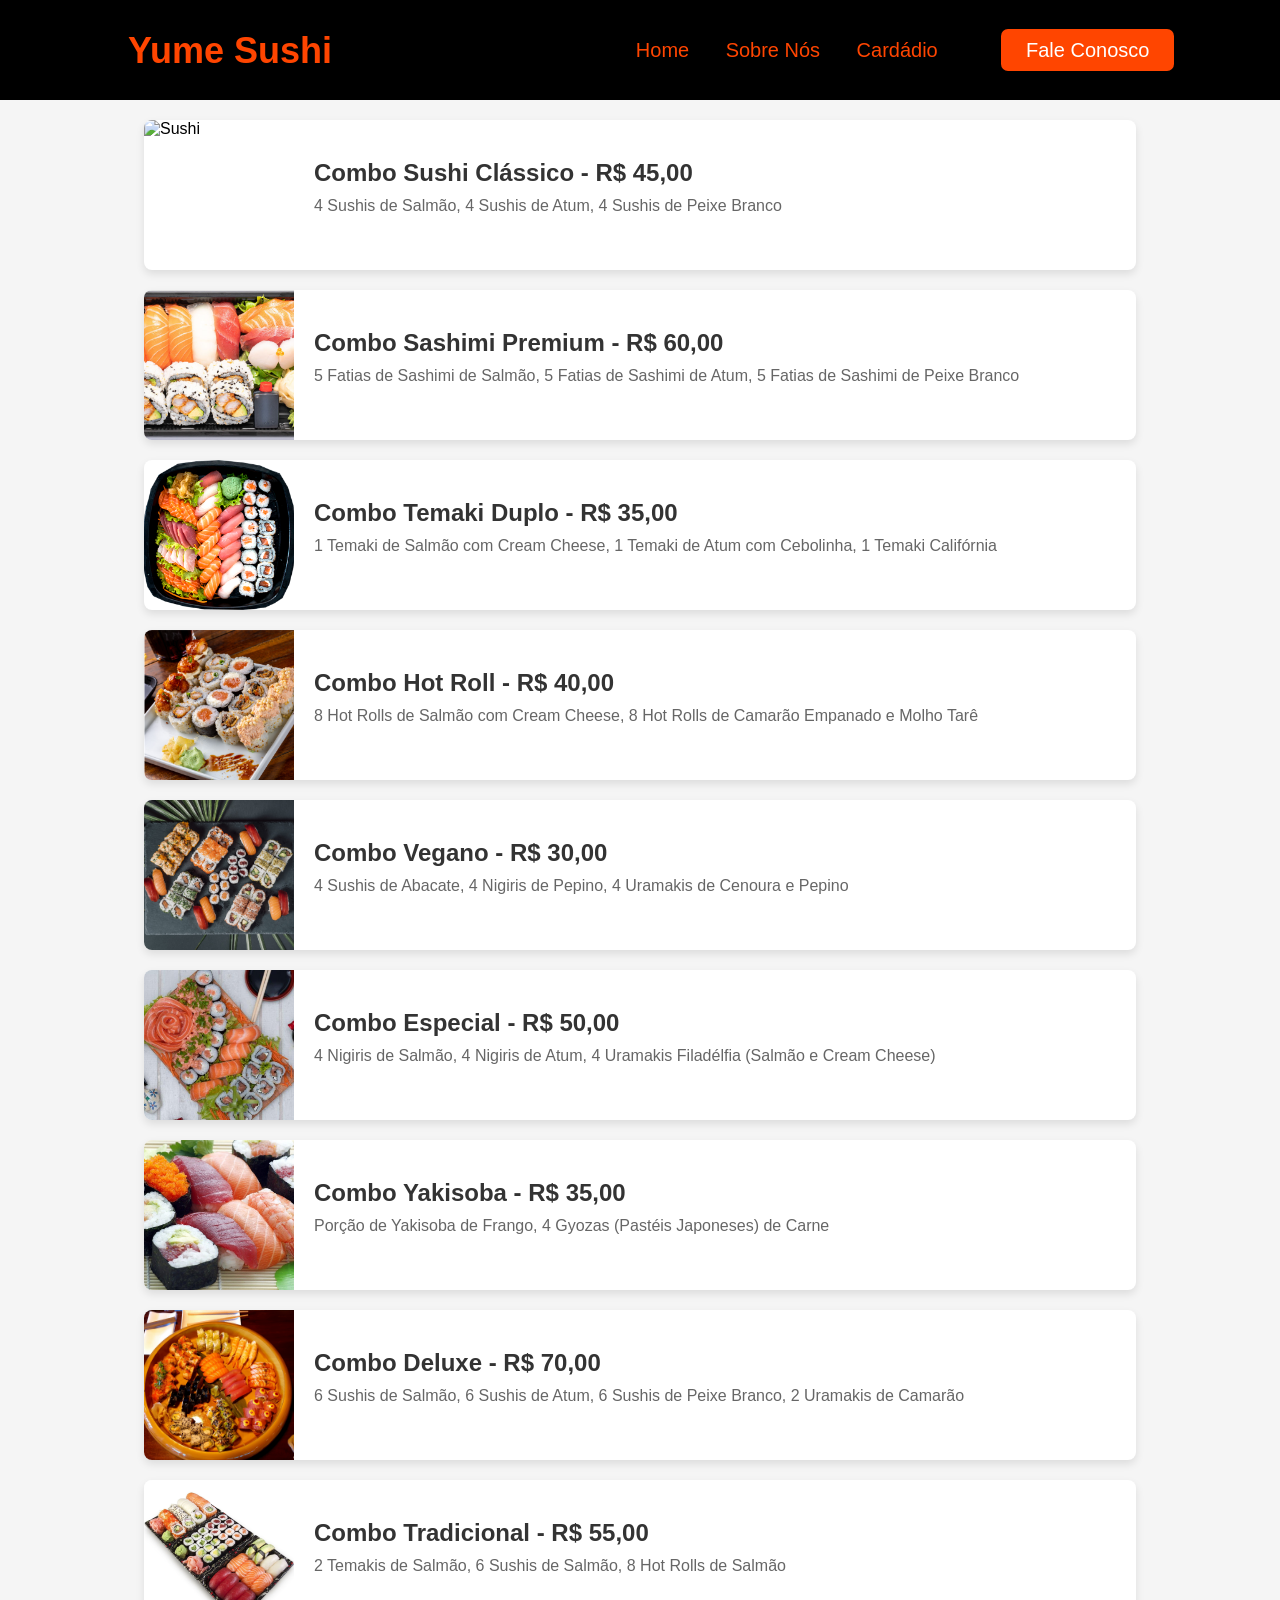
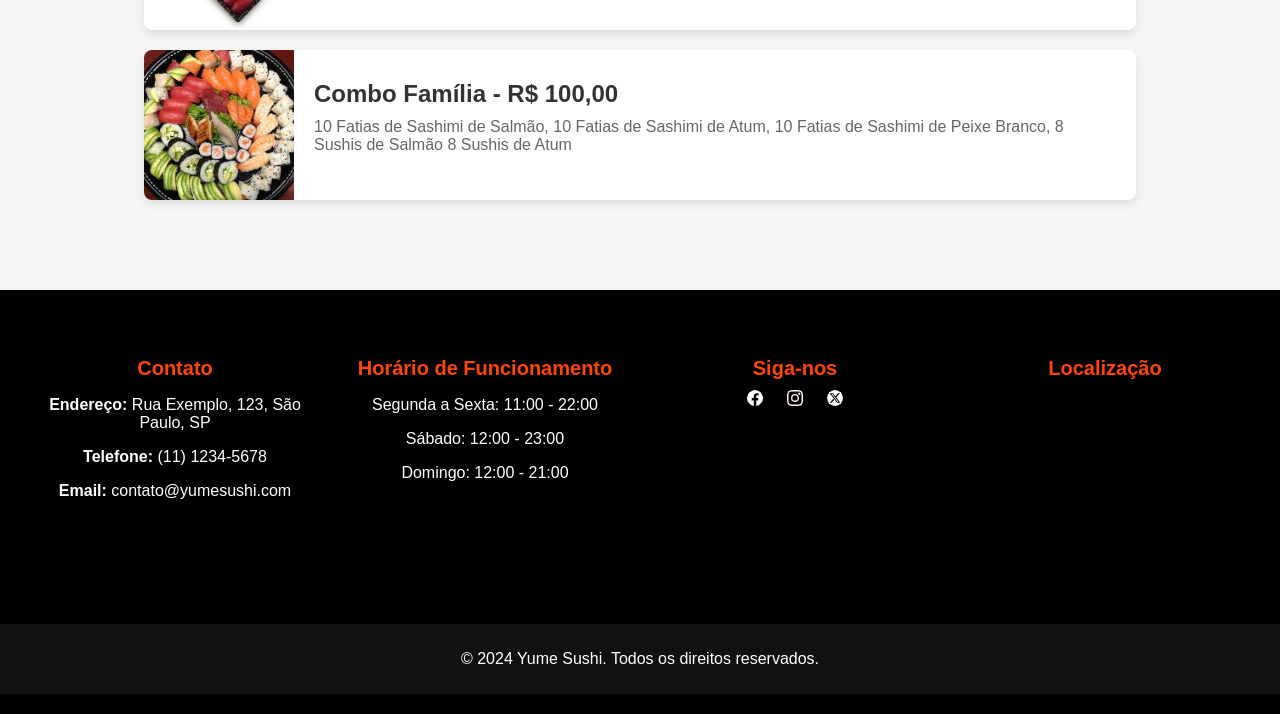
==== cardapio.html @ a81bedb5 "Move o site para a raiz e adiciona README Tira os arquivos da pasta yumi-main para a raiz (permite u" ====
<!DOCTYPE html>
<html lang="pt-br">
<head>
    <meta charset="UTF-8">
    <meta name="viewport" content="width=device-width, initial-scale=1.0">    
    <title>Yume Sushi</title>
    <link rel="stylesheet" href="cardapio.css">
</head>
<body>
    <nav class="navbar">
        <div class="logo">
            <h1>Yume Sushi</h1>
        </div>
        <div class="menu">
            <a href="index.html">Home</a>
            <a href="sobre-nos.html">Sobre Nós</a>
            <a href="cardapio.html">Cardádio</a>
            <a id="botao" href="fale-conosco.html">Fale Conosco</a>
        </div>
    </nav>    
    <div class="primeira-div">
        <div class="menu-item">
            <img src="" alt="Sushi" class="food-image">
            <div class="description">
                <h2>Combo Sushi Clássico - R$ 45,00</h2>
                <p>4 Sushis de Salmão, 4 Sushis de Atum, 4 Sushis de Peixe Branco</p>
            </div>
        </div>
        <div class="menu-item">
            <img src="img/img-cardapio/img-2.jpeg" alt="Tempura" class="food-image">
            <div class="description">
                <h2>Combo Sashimi Premium - R$ 60,00</h2>
                <p>5 Fatias de Sashimi de Salmão, 5 Fatias de Sashimi de Atum, 5 Fatias de Sashimi de Peixe Branco</p>
            </div>
        </div>
        <div class="menu-item">
            <img src="img/img-cardapio/img-3.png" alt="Ramen" class="food-image">
            <div class="description">
                <h2>Combo Temaki Duplo - R$ 35,00</h2>
                <p>1 Temaki de Salmão com Cream Cheese, 1 Temaki de Atum com Cebolinha, 1 Temaki Califórnia</p>
            </div>
        </div>
        <div class="menu-item">
            <img src="img/img-cardapio/img-4.png" alt="Ramen" class="food-image">
            <div class="description">
                <h2>Combo Hot Roll - R$ 40,00</h2>
                <p>8 Hot Rolls de Salmão com Cream Cheese, 8 Hot Rolls de Camarão Empanado e Molho Tarê</p>
            </div>
        </div>
        <div class="menu-item">
            <img src="img/img-cardapio/iimg-5.jpg" alt="Ramen" class="food-image">
            <div class="description">
                <h2>Combo Vegano - R$ 30,00</h2>
                <p>4 Sushis de Abacate, 4 Nigiris de Pepino, 4 Uramakis de Cenoura e Pepino</p>
            </div>
        </div>
        <div class="menu-item">
            <img src="img/img-cardapio/img-6.jpeg" alt="Ramen" class="food-image">
            <div class="description">
                <h2>Combo Especial - R$ 50,00</h2>
                <p>4 Nigiris de Salmão, 4 Nigiris de Atum, 4 Uramakis Filadélfia (Salmão e Cream Cheese)</p>
            </div>
        </div>
        <div class="menu-item">
            <img src="img/img-cardapio/img-7.jpg" alt="Ramen" class="food-image">
            <div class="description">
                <h2>Combo Yakisoba - R$ 35,00</h2>
                <p>Porção de Yakisoba de Frango, 4 Gyozas (Pastéis Japoneses) de Carne</p>
            </div>
        </div>
        <div class="menu-item">
            <img src="img/img-cardapio/img-8.jpg" alt="Ramen" class="food-image">
            <div class="description">
                <h2>Combo Deluxe - R$ 70,00</h2>
                <p>6 Sushis de Salmão, 6 Sushis de Atum, 6 Sushis de Peixe Branco, 2 Uramakis de Camarão</p>
            </div>
        </div>
        <div class="menu-item">
            <img src="img/img-cardapio/img-9.jpg" alt="Ramen" class="food-image">
            <div class="description">
                <h2>Combo Tradicional - R$ 55,00</h2>
                <p>2 Temakis de Salmão, 6 Sushis de Salmão, 8 Hot Rolls de Salmão</p>
            </div>
        </div>
        <div class="menu-item">
            <img src="img/img-cardapio/img-10.jpg" alt="Ramen" class="food-image">
            <div class="description">
                <h2>Combo Família - R$ 100,00</h2>
                <p>10 Fatias de Sashimi de Salmão, 10 Fatias de Sashimi de Atum, 10 Fatias de Sashimi de Peixe Branco, 8 Sushis de Salmão
                    8 Sushis de Atum</p>
            </div>
        </div>
    </div>
     <footer>
        <div class="footer-content">            
            <div class="footer-section contact">
                <h2>Contato</h2>
                <p><strong>Endereço:</strong> Rua Exemplo, 123, São Paulo, SP</p>
                <p><strong>Telefone:</strong> (11) 1234-5678</p>
                <p><strong>Email:</strong> contato@yumesushi.com</p>
            </div>
            <div class="footer-section hours">
                <h2>Horário de Funcionamento</h2>
                <p>Segunda a Sexta: 11:00 - 22:00</p>
                <p>Sábado: 12:00 - 23:00</p>
                <p>Domingo: 12:00 - 21:00</p>
            </div>
            <div class="footer-section social">
                <h2>Siga-nos</h2>
                <a href="#"><img src="img/footer/facebook.png" alt="Facebook"></a>
                <a href="#"><img src="img/footer/instagram.png" alt="Instagram"></a>
                <a href="#"><img src="img/footer/twitter.png" alt="Twitter"></a>
            </div>
            <div class="footer-section map">
                <h2>Localização</h2>
                <iframe src="https://www.google.com/maps/embed?pb=!1m18!1m12!1m3!1d111483.90318853714!2d-51.34359598159793!3d-29.168444713106197!2m3!1f0!2f0!3f0!3m2!1i1024!2i768!4f13.1!3m3!1m2!1s0x951ea3200efac6ed%3A0x7cd369232232c419!2sSenac%20Caxias%20do%20Sul!5e0!3m2!1spt-BR!2sbr!4v1722380910315!5m2!1spt-BR!2sbr" width="300" height="200" style="border:0;" allowfullscreen="" loading="lazy" referrerpolicy="no-referrer-when-downgrade"></iframe>
            </div>
        </div>
        <div class="footer-bottom">
            <p>&copy; 2024 Yume Sushi. Todos os direitos reservados.</p>
        </div>
    </footer>  
</body>
</html>
---- cardapio.css ----
*{
    box-sizing: border-box;
}

body{
    margin: 0;
    font-family: "Roboto", sans-serif;
    margin: 0;
    padding: 0;
    background-color: #f5f5f5;  
}
.navbar{
    display: flex;
    flex-flow: row wrap;
    height: 100px;
    justify-content: center;
    align-items: center;
    background:black;
    position: fixed;
    width: 100%

}
.logo{
    flex: 20%;    
    text-align: left;
    font-family: "Lobster", sans-serif;
    color: 	#FF4500;
    font-size: 24px;
    margin-left:10%;
}
.menu{
    flex:70%;
    text-align: right;
    padding: 20px;
}
.menu a{
    color: 	#FF4500;
    text-decoration: none;
    font-size: 20px;
    padding: 20px 16px;
}
.menu a:hover{
    color: white;
    border-top: 4px solid white;
}
#botao{
    background: #FF4500;
    padding: 10px 25px;
    color: white;
    border-radius: 7px;
    margin-right: 10%;
    margin-left: 5%;
}
#botao:hover{
    border: none;
    background-color: white;
    color: #FF4500;
} 


.primeira-div {
    padding: 120px 20px 20px 20px;
}

.menu-item {
    display: flex;
    align-items: center;
    background-color: white;
    margin-bottom: 20px;
    box-shadow: 0 4px 8px rgba(0, 0, 0, 0.1);
    border-radius: 8px;
    overflow: hidden;
    margin-left: 10%;
    margin-right: 10%;
}

.food-image {
    width: 150px;
    height: 150px;
    object-fit: cover;
}

.description {
    padding: 20px;
    flex-grow: 1;
}

.description h2 {
    margin: 0;
    font-size: 1.5em;
    color: #333;
}

.description p {
    margin-top: 10px;
    font-size: 1em;
    color: #666;
}
footer {
    background-color: #000000;
    color: #ffffff;
    text-align: center;
    padding: 20px 0;
    margin-top: 50px;
}

.footer-content {
    display: flex;
    flex-wrap: wrap;
    justify-content: space-around;
    padding: 20px;
}

.footer-section {
    flex: 1;
    margin: 10px;
    min-width: 200px;
}

.footer-section h2 {
    font-size: 20px;
    color: #FF4500;
    margin-bottom: 10px;
}

.footer-section p, .footer-section a {
    color: #ffffff;
    text-decoration: none;
    font-size: 16px;
}

.footer-section a img {
    /* width: 30px;
    height: 30px; */
    margin: 0 10px;
}

.footer-bottom {
    background-color: #111;
    color: #ffffff;
    padding: 10px 0;
    text-align: center;
}

@media (max-width: 600px) {
    h1 {
        font-size: 2em;
    }

    h2 {
        font-size: 2em;
    }

    p {
        font-size: 1em;
    }

    img {
        width: 100%;
        height: auto;
    }

    .footer-section {
        flex: 100%;
        margin-bottom: 20px;
    }

    .footer-content {
        flex-direction: column;
        align-items: center;
    }
}
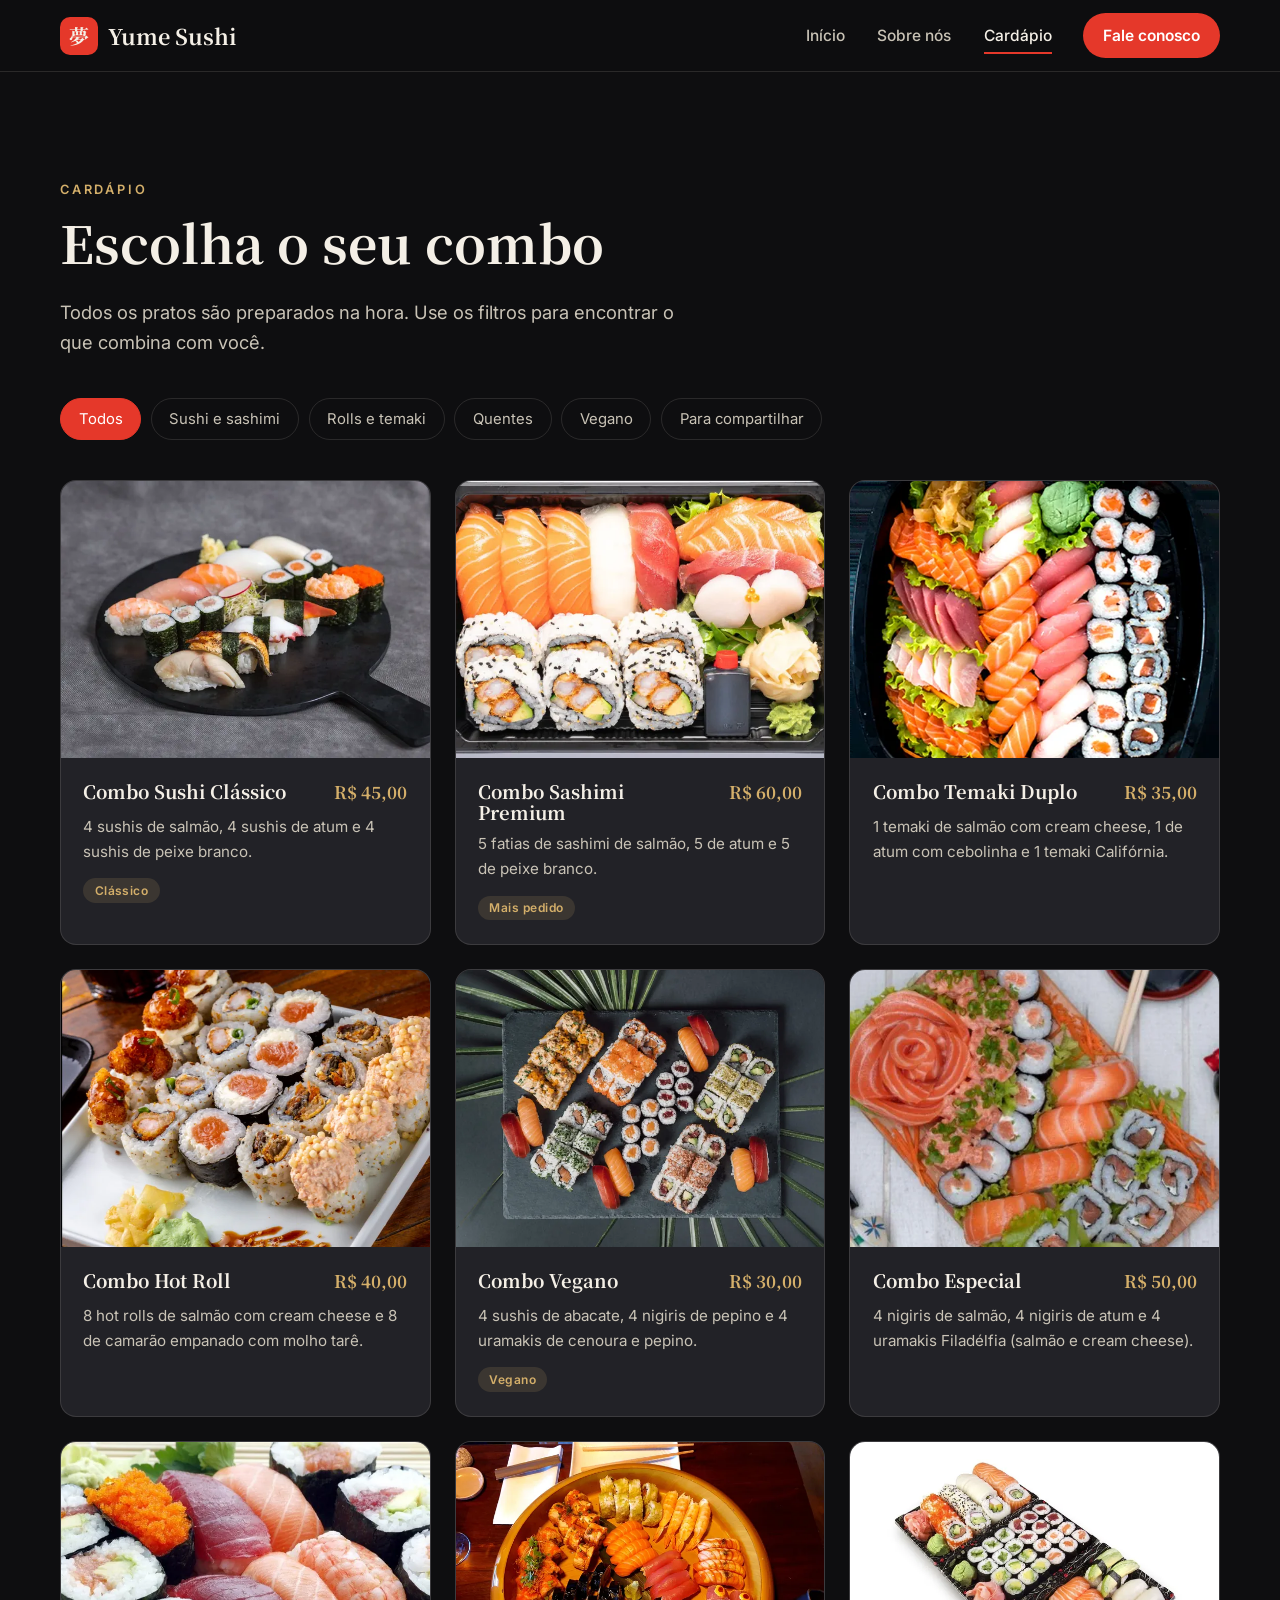
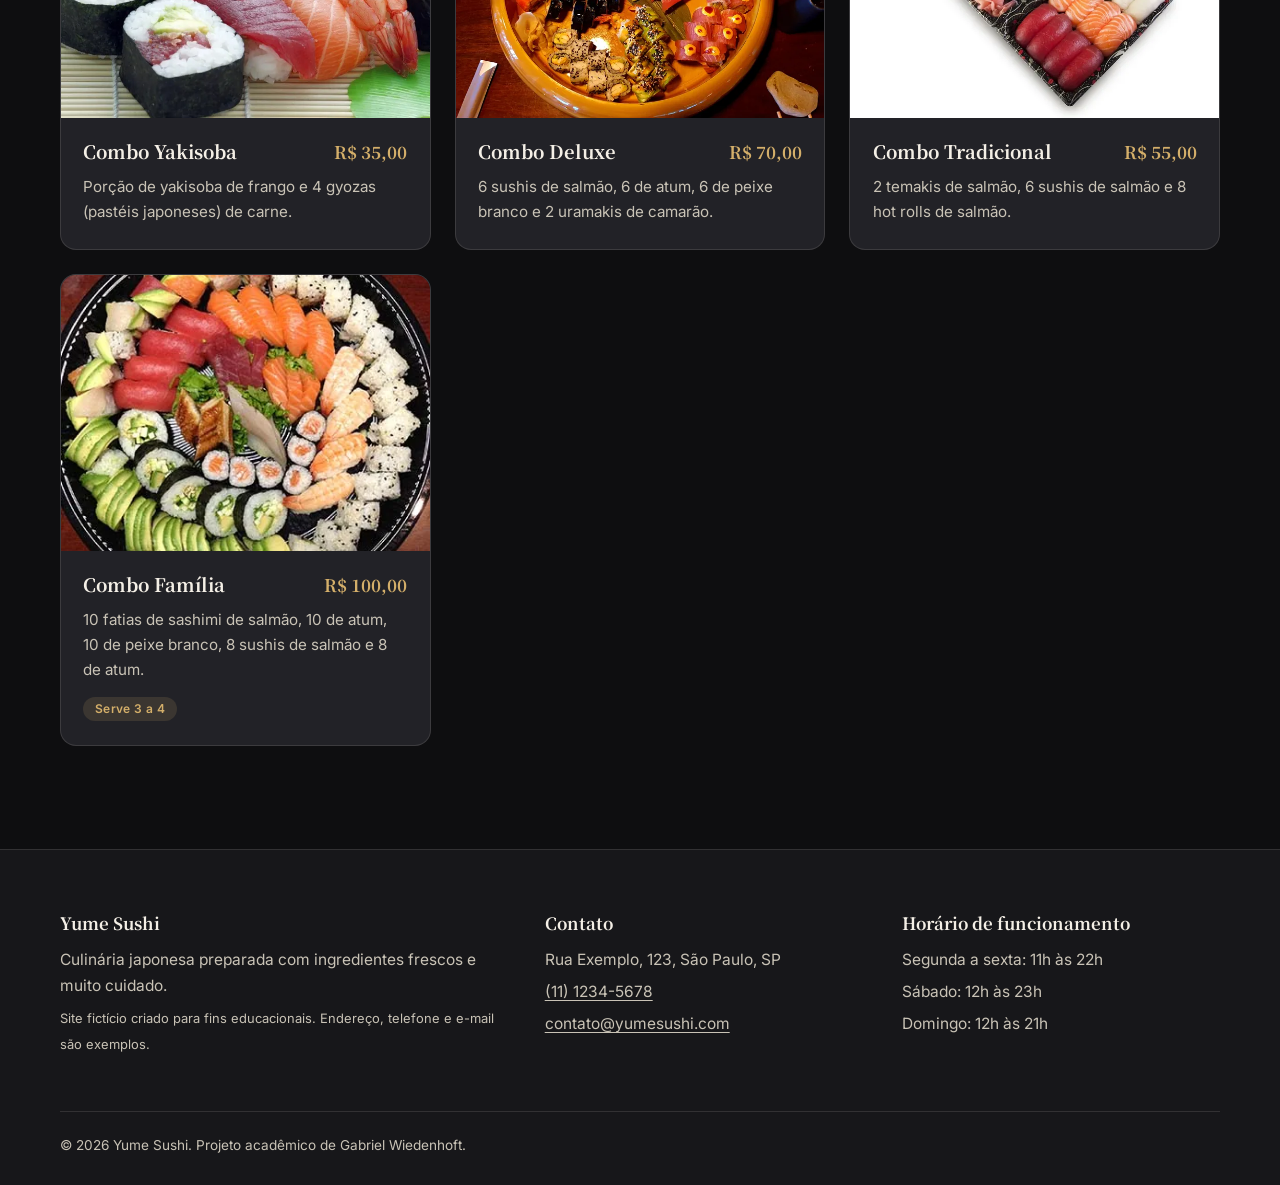
==== commit 06440dbd: "Redesenha o site: responsivo, acessivel e otimizado - Novo layout dark com HTML semantico e CSS unic" ====
--- a/cardapio.html
+++ b/cardapio.html
@@ -1,124 +1,164 @@
-<!DOCTYPE html>
-<html lang="pt-br">
-<head>
-    <meta charset="UTF-8">
-    <meta name="viewport" content="width=device-width, initial-scale=1.0">    
-    <title>Yume Sushi</title>
-    <link rel="stylesheet" href="cardapio.css">
-</head>
-<body>
-    <nav class="navbar">
-        <div class="logo">
-            <h1>Yume Sushi</h1>
-        </div>
-        <div class="menu">
-            <a href="index.html">Home</a>
-            <a href="sobre-nos.html">Sobre Nós</a>
-            <a href="cardapio.html">Cardádio</a>
-            <a id="botao" href="fale-conosco.html">Fale Conosco</a>
-        </div>
-    </nav>    
-    <div class="primeira-div">
-        <div class="menu-item">
-            <img src="" alt="Sushi" class="food-image">
-            <div class="description">
-                <h2>Combo Sushi Clássico - R$ 45,00</h2>
-                <p>4 Sushis de Salmão, 4 Sushis de Atum, 4 Sushis de Peixe Branco</p>
-            </div>
-        </div>
-        <div class="menu-item">
-            <img src="img/img-cardapio/img-2.jpeg" alt="Tempura" class="food-image">
-            <div class="description">
-                <h2>Combo Sashimi Premium - R$ 60,00</h2>
-                <p>5 Fatias de Sashimi de Salmão, 5 Fatias de Sashimi de Atum, 5 Fatias de Sashimi de Peixe Branco</p>
-            </div>
-        </div>
-        <div class="menu-item">
-            <img src="img/img-cardapio/img-3.png" alt="Ramen" class="food-image">
-            <div class="description">
-                <h2>Combo Temaki Duplo - R$ 35,00</h2>
-                <p>1 Temaki de Salmão com Cream Cheese, 1 Temaki de Atum com Cebolinha, 1 Temaki Califórnia</p>
-            </div>
-        </div>
-        <div class="menu-item">
-            <img src="img/img-cardapio/img-4.png" alt="Ramen" class="food-image">
-            <div class="description">
-                <h2>Combo Hot Roll - R$ 40,00</h2>
-                <p>8 Hot Rolls de Salmão com Cream Cheese, 8 Hot Rolls de Camarão Empanado e Molho Tarê</p>
-            </div>
-        </div>
-        <div class="menu-item">
-            <img src="img/img-cardapio/iimg-5.jpg" alt="Ramen" class="food-image">
-            <div class="description">
-                <h2>Combo Vegano - R$ 30,00</h2>
-                <p>4 Sushis de Abacate, 4 Nigiris de Pepino, 4 Uramakis de Cenoura e Pepino</p>
-            </div>
-        </div>
-        <div class="menu-item">
-            <img src="img/img-cardapio/img-6.jpeg" alt="Ramen" class="food-image">
-            <div class="description">
-                <h2>Combo Especial - R$ 50,00</h2>
-                <p>4 Nigiris de Salmão, 4 Nigiris de Atum, 4 Uramakis Filadélfia (Salmão e Cream Cheese)</p>
-            </div>
-        </div>
-        <div class="menu-item">
-            <img src="img/img-cardapio/img-7.jpg" alt="Ramen" class="food-image">
-            <div class="description">
-                <h2>Combo Yakisoba - R$ 35,00</h2>
-                <p>Porção de Yakisoba de Frango, 4 Gyozas (Pastéis Japoneses) de Carne</p>
-            </div>
-        </div>
-        <div class="menu-item">
-            <img src="img/img-cardapio/img-8.jpg" alt="Ramen" class="food-image">
-            <div class="description">
-                <h2>Combo Deluxe - R$ 70,00</h2>
-                <p>6 Sushis de Salmão, 6 Sushis de Atum, 6 Sushis de Peixe Branco, 2 Uramakis de Camarão</p>
-            </div>
-        </div>
-        <div class="menu-item">
-            <img src="img/img-cardapio/img-9.jpg" alt="Ramen" class="food-image">
-            <div class="description">
-                <h2>Combo Tradicional - R$ 55,00</h2>
-                <p>2 Temakis de Salmão, 6 Sushis de Salmão, 8 Hot Rolls de Salmão</p>
-            </div>
-        </div>
-        <div class="menu-item">
-            <img src="img/img-cardapio/img-10.jpg" alt="Ramen" class="food-image">
-            <div class="description">
-                <h2>Combo Família - R$ 100,00</h2>
-                <p>10 Fatias de Sashimi de Salmão, 10 Fatias de Sashimi de Atum, 10 Fatias de Sashimi de Peixe Branco, 8 Sushis de Salmão
-                    8 Sushis de Atum</p>
-            </div>
-        </div>
-    </div>
-     <footer>
-        <div class="footer-content">            
-            <div class="footer-section contact">
-                <h2>Contato</h2>
-                <p><strong>Endereço:</strong> Rua Exemplo, 123, São Paulo, SP</p>
-                <p><strong>Telefone:</strong> (11) 1234-5678</p>
-                <p><strong>Email:</strong> contato@yumesushi.com</p>
-            </div>
-            <div class="footer-section hours">
-                <h2>Horário de Funcionamento</h2>
-                <p>Segunda a Sexta: 11:00 - 22:00</p>
-                <p>Sábado: 12:00 - 23:00</p>
-                <p>Domingo: 12:00 - 21:00</p>
-            </div>
-            <div class="footer-section social">
-                <h2>Siga-nos</h2>
-                <a href="#"><img src="img/footer/facebook.png" alt="Facebook"></a>
-                <a href="#"><img src="img/footer/instagram.png" alt="Instagram"></a>
-                <a href="#"><img src="img/footer/twitter.png" alt="Twitter"></a>
-            </div>
-            <div class="footer-section map">
-                <h2>Localização</h2>
-                <iframe src="https://www.google.com/maps/embed?pb=!1m18!1m12!1m3!1d111483.90318853714!2d-51.34359598159793!3d-29.168444713106197!2m3!1f0!2f0!3f0!3m2!1i1024!2i768!4f13.1!3m3!1m2!1s0x951ea3200efac6ed%3A0x7cd369232232c419!2sSenac%20Caxias%20do%20Sul!5e0!3m2!1spt-BR!2sbr!4v1722380910315!5m2!1spt-BR!2sbr" width="300" height="200" style="border:0;" allowfullscreen="" loading="lazy" referrerpolicy="no-referrer-when-downgrade"></iframe>
-            </div>
-        </div>
-        <div class="footer-bottom">
-            <p>&copy; 2024 Yume Sushi. Todos os direitos reservados.</p>
-        </div>
-    </footer>  
-</body>
-</html>
+<!DOCTYPE html>
+<html lang="pt-BR">
+<head>
+    <meta charset="UTF-8">
+    <meta name="viewport" content="width=device-width, initial-scale=1.0">
+    <title>Cardápio | Yume Sushi</title>
+    <meta name="description" content="Cardápio do Yume Sushi: combos de sushi, sashimi, temaki, hot roll, yakisoba e opção vegana, com preços.">
+    <meta name="theme-color" content="#0e0e10">
+    <link rel="canonical" href="https://gabrielmachado01gg.github.io/Site_web/cardapio.html">
+    <meta property="og:type" content="website">
+    <meta property="og:locale" content="pt_BR">
+    <meta property="og:title" content="Cardápio | Yume Sushi">
+    <meta property="og:description" content="Cardápio do Yume Sushi: combos de sushi, sashimi, temaki, hot roll, yakisoba e opção vegana, com preços.">
+    <meta property="og:image" content="https://gabrielmachado01gg.github.io/Site_web/assets/img/sashimi.webp">
+    <link rel="icon" href="assets/img/favicon.svg" type="image/svg+xml">
+    <link rel="preconnect" href="https://fonts.googleapis.com">
+    <link rel="preconnect" href="https://fonts.gstatic.com" crossorigin>
+    <link rel="stylesheet" href="https://fonts.googleapis.com/css2?family=Inter:wght@400;500;600&family=Noto+Serif+JP:wght@700&display=swap">
+    <link rel="stylesheet" href="assets/css/styles.css">
+</head>
+<body>
+    <a class="pular-conteudo" href="#conteudo">Pular para o conteúdo</a>
+    <header class="nav">
+        <div class="container nav__interno">
+            <a class="marca" href="index.html" aria-label="Yume Sushi, página inicial">
+                <span class="marca__kanji" aria-hidden="true">夢</span>
+                Yume Sushi
+            </a>
+            <button class="nav__toggle" type="button" aria-expanded="false" aria-controls="menu-principal" aria-label="Abrir menu"><span></span></button>
+            <nav aria-label="Principal">
+                <ul class="nav__lista" id="menu-principal">
+                    <li><a class="nav__link" href="index.html">Início</a></li>
+                    <li><a class="nav__link" href="sobre-nos.html">Sobre nós</a></li>
+                    <li><a class="nav__link" href="cardapio.html" aria-current="page">Cardápio</a></li>
+                    <li><a class="botao nav__cta" href="fale-conosco.html">Fale conosco</a></li>
+                </ul>
+            </nav>
+        </div>
+    </header>
+
+    <main id="conteudo">
+        <section class="secao">
+            <div class="container">
+                <div class="secao__cabecalho">
+                    <span class="sobretitulo">Cardápio</span>
+                    <h1 style="font-size:clamp(2rem,4.5vw,3.2rem)">Escolha o seu combo</h1>
+                    <p class="lead">Todos os pratos são preparados na hora. Use os filtros para encontrar o que combina com você.</p>
+                </div>
+                <ul class="filtros" aria-label="Filtrar por categoria">
+                <li><button class="filtro" type="button" data-filtro="todos" aria-pressed="true">Todos</button></li>
+                <li><button class="filtro" type="button" data-filtro="sushi" aria-pressed="false">Sushi e sashimi</button></li>
+                <li><button class="filtro" type="button" data-filtro="rolls" aria-pressed="false">Rolls e temaki</button></li>
+                <li><button class="filtro" type="button" data-filtro="quentes" aria-pressed="false">Quentes</button></li>
+                <li><button class="filtro" type="button" data-filtro="vegano" aria-pressed="false">Vegano</button></li>
+                <li><button class="filtro" type="button" data-filtro="compartilhar" aria-pressed="false">Para compartilhar</button></li>
+                </ul>
+                <p class="so-leitor-de-tela" role="status" aria-live="polite" id="contador-pratos">10 opções</p>
+                <ul class="cardapio">
+            <li class="prato revelar" data-categoria="sushi">
+                <div class="prato__foto"><img src="assets/img/menu/combo-01.webp" alt="Tábua preta com nigiris, sushis e uramakis variados" loading="lazy" width="720" height="480"></div>
+                <div class="prato__corpo">
+                    <div class="prato__topo"><h3>Combo Sushi Clássico</h3><span class="prato__preco">R$&nbsp;45,00</span></div>
+                    <p>4 sushis de salmão, 4 sushis de atum e 4 sushis de peixe branco.</p>
+                    <span class="prato__etiqueta">Clássico</span>
+                </div>
+            </li>
+            <li class="prato revelar" data-categoria="sushi">
+                <div class="prato__foto"><img src="assets/img/menu/combo-02.webp" alt="Caixa com uramakis empanados, sashimis de salmão e nigiris" loading="lazy" width="720" height="480"></div>
+                <div class="prato__corpo">
+                    <div class="prato__topo"><h3>Combo Sashimi Premium</h3><span class="prato__preco">R$&nbsp;60,00</span></div>
+                    <p>5 fatias de sashimi de salmão, 5 de atum e 5 de peixe branco.</p>
+                    <span class="prato__etiqueta">Mais pedido</span>
+                </div>
+            </li>
+            <li class="prato revelar" data-categoria="rolls">
+                <div class="prato__foto"><img src="assets/img/menu/combo-03.webp" alt="Bandeja grande com sashimis, nigiris e uramakis" loading="lazy" width="720" height="480"></div>
+                <div class="prato__corpo">
+                    <div class="prato__topo"><h3>Combo Temaki Duplo</h3><span class="prato__preco">R$&nbsp;35,00</span></div>
+                    <p>1 temaki de salmão com cream cheese, 1 de atum com cebolinha e 1 temaki Califórnia.</p>
+                </div>
+            </li>
+            <li class="prato revelar" data-categoria="rolls">
+                <div class="prato__foto"><img src="assets/img/menu/combo-04.webp" alt="Prato de hot rolls cobertos com salmão, ao lado de wasabi e gengibre" loading="lazy" width="720" height="480"></div>
+                <div class="prato__corpo">
+                    <div class="prato__topo"><h3>Combo Hot Roll</h3><span class="prato__preco">R$&nbsp;40,00</span></div>
+                    <p>8 hot rolls de salmão com cream cheese e 8 de camarão empanado com molho tarê.</p>
+                </div>
+            </li>
+            <li class="prato revelar" data-categoria="vegano">
+                <div class="prato__foto"><img src="assets/img/menu/combo-05.webp" alt="Tábua de ardósia com uramakis, hossomakis e nigiris" loading="lazy" width="720" height="480"></div>
+                <div class="prato__corpo">
+                    <div class="prato__topo"><h3>Combo Vegano</h3><span class="prato__preco">R$&nbsp;30,00</span></div>
+                    <p>4 sushis de abacate, 4 nigiris de pepino e 4 uramakis de cenoura e pepino.</p>
+                    <span class="prato__etiqueta">Vegano</span>
+                </div>
+            </li>
+            <li class="prato revelar" data-categoria="sushi">
+                <div class="prato__foto"><img src="assets/img/menu/combo-06.webp" alt="Tábua com rosa de salmão, nigiris e uramakis" loading="lazy" width="720" height="480"></div>
+                <div class="prato__corpo">
+                    <div class="prato__topo"><h3>Combo Especial</h3><span class="prato__preco">R$&nbsp;50,00</span></div>
+                    <p>4 nigiris de salmão, 4 nigiris de atum e 4 uramakis Filadélfia (salmão e cream cheese).</p>
+                </div>
+            </li>
+            <li class="prato revelar" data-categoria="quentes">
+                <div class="prato__foto"><img src="assets/img/menu/combo-07.webp" alt="Nigiris de salmão e atum e uramakis com ovas de peixe" loading="lazy" width="720" height="480"></div>
+                <div class="prato__corpo">
+                    <div class="prato__topo"><h3>Combo Yakisoba</h3><span class="prato__preco">R$&nbsp;35,00</span></div>
+                    <p>Porção de yakisoba de frango e 4 gyozas (pastéis japoneses) de carne.</p>
+                </div>
+            </li>
+            <li class="prato revelar" data-categoria="sushi">
+                <div class="prato__foto"><img src="assets/img/menu/combo-08.webp" alt="Travessa redonda com hot rolls, sashimis e sushis variados" loading="lazy" width="720" height="480"></div>
+                <div class="prato__corpo">
+                    <div class="prato__topo"><h3>Combo Deluxe</h3><span class="prato__preco">R$&nbsp;70,00</span></div>
+                    <p>6 sushis de salmão, 6 de atum, 6 de peixe branco e 2 uramakis de camarão.</p>
+                </div>
+            </li>
+            <li class="prato revelar" data-categoria="compartilhar">
+                <div class="prato__foto"><img src="assets/img/menu/combo-09.webp" alt="Bandeja preta com sushis, uramakis e hot rolls" loading="lazy" width="720" height="480"></div>
+                <div class="prato__corpo">
+                    <div class="prato__topo"><h3>Combo Tradicional</h3><span class="prato__preco">R$&nbsp;55,00</span></div>
+                    <p>2 temakis de salmão, 6 sushis de salmão e 8 hot rolls de salmão.</p>
+                </div>
+            </li>
+            <li class="prato revelar" data-categoria="compartilhar">
+                <div class="prato__foto"><img src="assets/img/menu/combo-10.webp" alt="Grande bandeja redonda com sushis, sashimis e uramakis com abacate" loading="lazy" width="720" height="480"></div>
+                <div class="prato__corpo">
+                    <div class="prato__topo"><h3>Combo Família</h3><span class="prato__preco">R$&nbsp;100,00</span></div>
+                    <p>10 fatias de sashimi de salmão, 10 de atum, 10 de peixe branco, 8 sushis de salmão e 8 de atum.</p>
+                    <span class="prato__etiqueta">Serve 3 a 4</span>
+                </div>
+            </li>
+                </ul>
+                <p class="aviso-vazio">Nenhum prato nesta categoria.</p>
+            </div>
+        </section>
+    </main>
+    <footer class="rodape">
+        <div class="container rodape__grade">
+            <div>
+                <h2>Yume Sushi</h2>
+                <p>Culinária japonesa preparada com ingredientes frescos e muito cuidado.</p>
+                <p><small>Site fictício criado para fins educacionais. Endereço, telefone e e-mail são exemplos.</small></p>
+            </div>
+            <div>
+                <h2>Contato</h2>
+                <p>Rua Exemplo, 123, São Paulo, SP</p>
+                <p><a href="tel:+551112345678">(11) 1234-5678</a></p>
+                <p><a href="mailto:contato@yumesushi.com">contato@yumesushi.com</a></p>
+            </div>
+            <div>
+                <h2>Horário de funcionamento</h2>
+                <p>Segunda a sexta: 11h às 22h</p>
+                <p>Sábado: 12h às 23h</p>
+                <p>Domingo: 12h às 21h</p>
+            </div>
+        </div>
+        <div class="container rodape__base">
+            <p>&copy; 2026 Yume Sushi. Projeto acadêmico de Gabriel Wiedenhoft.</p>
+        </div>
+    </footer>
+    <script src="assets/js/main.js" defer></script>
+</body>
+</html>
--- a/assets/css/styles.css
+++ b/assets/css/styles.css
@@ -0,0 +1,684 @@
+/* ==========================================================================
+   Yume Sushi — estilos compartilhados
+   Organização: tokens > base > layout > componentes > páginas > utilitários
+   ========================================================================== */
+
+/* ---------- Tokens ---------- */
+:root {
+  --tinta: #0e0e10;
+  --tinta-2: #17171a;
+  --tinta-3: #222227;
+  --linha: rgba(244, 239, 230, 0.12);
+  --creme: #f4efe6;
+  --creme-suave: #c9c3b6;
+  --vermelho: #e5382a;
+  --vermelho-escuro: #b92a1e;
+  --dourado: #d4af6a;
+
+  --fonte-titulo: "Noto Serif JP", "Hiragino Mincho ProN", Georgia, serif;
+  --fonte-texto: "Inter", system-ui, -apple-system, "Segoe UI", Roboto, sans-serif;
+
+  --raio: 16px;
+  --sombra: 0 18px 40px -18px rgba(0, 0, 0, 0.7);
+  --largura: 1160px;
+  --altura-nav: 72px;
+  --transicao: 220ms cubic-bezier(0.2, 0.7, 0.2, 1);
+}
+
+/* ---------- Base ---------- */
+*,
+*::before,
+*::after {
+  box-sizing: border-box;
+}
+
+html {
+  scroll-behavior: smooth;
+  scroll-padding-top: calc(var(--altura-nav) + 16px);
+  -webkit-text-size-adjust: 100%;
+}
+
+body {
+  margin: 0;
+  background: var(--tinta);
+  color: var(--creme);
+  font-family: var(--fonte-texto);
+  font-size: 1.0625rem;
+  line-height: 1.65;
+  -webkit-font-smoothing: antialiased;
+}
+
+img {
+  display: block;
+  max-width: 100%;
+  height: auto;
+}
+
+a {
+  color: inherit;
+}
+
+h1,
+h2,
+h3 {
+  margin: 0 0 0.5em;
+  font-family: var(--fonte-titulo);
+  font-weight: 700;
+  line-height: 1.15;
+  text-wrap: balance;
+}
+
+h1 { font-size: clamp(2.4rem, 5.5vw, 4.2rem); }
+h2 { font-size: clamp(1.7rem, 3.4vw, 2.4rem); }
+h3 { font-size: 1.25rem; }
+
+p { margin: 0 0 1em; text-wrap: pretty; }
+
+:focus-visible {
+  outline: 3px solid var(--dourado);
+  outline-offset: 3px;
+  border-radius: 6px;
+}
+
+.pular-conteudo {
+  position: absolute;
+  left: 12px;
+  top: -60px;
+  z-index: 100;
+  padding: 10px 16px;
+  background: var(--creme);
+  color: var(--tinta);
+  border-radius: 8px;
+  font-weight: 600;
+  text-decoration: none;
+  transition: top var(--transicao);
+}
+.pular-conteudo:focus { top: 12px; }
+
+.so-leitor-de-tela {
+  position: absolute;
+  width: 1px;
+  height: 1px;
+  overflow: hidden;
+  clip: rect(0 0 0 0);
+  white-space: nowrap;
+}
+
+/* ---------- Layout ---------- */
+.container {
+  width: min(100% - 2.5rem, var(--largura));
+  margin-inline: auto;
+}
+
+.secao { padding-block: clamp(3.5rem, 8vw, 6.5rem); }
+.secao--alt { background: var(--tinta-2); }
+
+.secao__cabecalho {
+  max-width: 640px;
+  margin-bottom: 2.5rem;
+}
+.secao__cabecalho--centro { margin-inline: auto; text-align: center; }
+
+.sobretitulo {
+  display: inline-block;
+  margin-bottom: 0.75rem;
+  color: var(--dourado);
+  font-size: 0.8rem;
+  font-weight: 600;
+  letter-spacing: 0.22em;
+  text-transform: uppercase;
+}
+
+.lead { color: var(--creme-suave); font-size: 1.15rem; }
+
+/* ---------- Navegação ---------- */
+.nav {
+  position: sticky;
+  top: 0;
+  z-index: 50;
+  height: var(--altura-nav);
+  background: rgba(14, 14, 16, 0.82);
+  backdrop-filter: blur(14px);
+  -webkit-backdrop-filter: blur(14px);
+  border-bottom: 1px solid var(--linha);
+}
+
+.nav__interno {
+  display: flex;
+  align-items: center;
+  justify-content: space-between;
+  height: 100%;
+}
+
+.marca {
+  display: inline-flex;
+  align-items: center;
+  gap: 0.6rem;
+  font-family: var(--fonte-titulo);
+  font-size: 1.35rem;
+  font-weight: 700;
+  text-decoration: none;
+}
+.marca__kanji {
+  display: grid;
+  place-items: center;
+  width: 38px;
+  height: 38px;
+  background: var(--vermelho);
+  border-radius: 10px;
+  font-size: 1.25rem;
+  line-height: 1;
+}
+
+.nav__lista {
+  display: flex;
+  align-items: center;
+  gap: 0.25rem;
+  margin: 0;
+  padding: 0;
+  list-style: none;
+}
+.nav__link {
+  position: relative;
+  display: block;
+  padding: 0.5rem 0.9rem;
+  color: var(--creme-suave);
+  font-size: 0.97rem;
+  font-weight: 500;
+  text-decoration: none;
+  transition: color var(--transicao);
+}
+.nav__link::after {
+  content: "";
+  position: absolute;
+  left: 0.9rem;
+  right: 0.9rem;
+  bottom: 2px;
+  height: 2px;
+  background: var(--vermelho);
+  transform: scaleX(0);
+  transform-origin: left;
+  transition: transform var(--transicao);
+}
+.nav__link:hover,
+.nav__link[aria-current="page"] { color: var(--creme); }
+.nav__link:hover::after,
+.nav__link[aria-current="page"]::after { transform: scaleX(1); }
+
+.nav__toggle {
+  display: none;
+  width: 44px;
+  height: 44px;
+  padding: 0;
+  background: none;
+  border: 1px solid var(--linha);
+  border-radius: 10px;
+  color: var(--creme);
+  cursor: pointer;
+}
+.nav__toggle span,
+.nav__toggle span::before,
+.nav__toggle span::after {
+  display: block;
+  width: 20px;
+  height: 2px;
+  margin: auto;
+  background: currentColor;
+  transition: transform var(--transicao), background var(--transicao);
+}
+.nav__toggle span { position: relative; }
+.nav__toggle span::before,
+.nav__toggle span::after { content: ""; position: absolute; left: 0; }
+.nav__toggle span::before { top: -6px; }
+.nav__toggle span::after { top: 6px; }
+.nav__toggle[aria-expanded="true"] span { background: transparent; }
+.nav__toggle[aria-expanded="true"] span::before { transform: translateY(6px) rotate(45deg); }
+.nav__toggle[aria-expanded="true"] span::after { transform: translateY(-6px) rotate(-45deg); }
+
+/* ---------- Botões ---------- */
+.botao {
+  display: inline-flex;
+  align-items: center;
+  gap: 0.5rem;
+  padding: 0.85rem 1.6rem;
+  border: 1.5px solid transparent;
+  border-radius: 999px;
+  background: var(--vermelho);
+  color: #fff;
+  font: inherit;
+  font-size: 0.97rem;
+  font-weight: 600;
+  text-decoration: none;
+  cursor: pointer;
+  transition: transform var(--transicao), background var(--transicao), border-color var(--transicao);
+}
+.botao:hover { background: var(--vermelho-escuro); transform: translateY(-2px); }
+.botao:active { transform: translateY(0); }
+.botao--contorno {
+  background: transparent;
+  border-color: var(--linha);
+  color: var(--creme);
+}
+.botao--contorno:hover { background: var(--tinta-3); border-color: var(--creme-suave); }
+
+.nav__cta { margin-left: 0.75rem; padding: 0.55rem 1.2rem; }
+
+/* ---------- Hero ---------- */
+.hero {
+  position: relative;
+  overflow: hidden;
+  padding-block: clamp(3rem, 8vw, 6rem);
+  background:
+    radial-gradient(60% 70% at 85% 20%, rgba(229, 56, 42, 0.22), transparent 70%),
+    radial-gradient(50% 60% at 0% 100%, rgba(212, 175, 106, 0.1), transparent 70%),
+    var(--tinta);
+}
+.hero__grade {
+  display: grid;
+  grid-template-columns: 1.1fr 0.9fr;
+  align-items: center;
+  gap: clamp(2rem, 5vw, 4rem);
+}
+.hero__texto h1 { margin-bottom: 0.4em; }
+.hero__texto h1 em {
+  color: var(--vermelho);
+  font-style: normal;
+}
+.hero__acoes { display: flex; flex-wrap: wrap; gap: 0.9rem; margin-top: 1.75rem; }
+
+.hero__destaques {
+  display: flex;
+  flex-wrap: wrap;
+  gap: 1.75rem;
+  margin: 2.25rem 0 0;
+  padding: 0;
+  list-style: none;
+}
+.hero__destaques strong {
+  display: block;
+  font-family: var(--fonte-titulo);
+  font-size: 1.6rem;
+  color: var(--dourado);
+}
+.hero__destaques span { color: var(--creme-suave); font-size: 0.9rem; }
+
+.hero__visual {
+  position: relative;
+  justify-self: center;
+  width: min(100%, 380px);
+}
+.hero__visual::before {
+  content: "夢";
+  position: absolute;
+  top: -0.5rem;
+  right: -0.5rem;
+  z-index: 0;
+  color: rgba(244, 239, 230, 0.07);
+  font-family: var(--fonte-titulo);
+  font-size: clamp(9rem, 20vw, 15rem);
+  line-height: 1;
+  pointer-events: none;
+}
+.hero__visual img {
+  position: relative;
+  z-index: 1;
+  width: 100%;
+  border-radius: 28px 28px 120px 28px;
+  box-shadow: var(--sombra);
+  animation: flutuar 7s ease-in-out infinite;
+}
+.hero__selo {
+  position: absolute;
+  z-index: 2;
+  left: -1.25rem;
+  bottom: 2rem;
+  padding: 0.8rem 1.1rem;
+  background: var(--creme);
+  border-radius: 14px;
+  color: var(--tinta);
+  font-size: 0.85rem;
+  line-height: 1.3;
+  box-shadow: var(--sombra);
+}
+.hero__selo strong { display: block; font-family: var(--fonte-titulo); font-size: 1.05rem; }
+
+@keyframes flutuar {
+  0%, 100% { transform: translateY(0); }
+  50% { transform: translateY(-10px); }
+}
+
+/* ---------- Cartões (culinária) ---------- */
+.grade-3 {
+  display: grid;
+  grid-template-columns: repeat(auto-fit, minmax(260px, 1fr));
+  gap: 1.5rem;
+}
+
+.cartao {
+  display: flex;
+  flex-direction: column;
+  padding: 1.75rem;
+  background: var(--tinta-3);
+  border: 1px solid var(--linha);
+  border-radius: var(--raio);
+  transition: transform var(--transicao), border-color var(--transicao);
+}
+.cartao:hover { transform: translateY(-4px); border-color: rgba(229, 56, 42, 0.5); }
+.cartao__icone {
+  width: 56px;
+  height: 56px;
+  margin-bottom: 1rem;
+  padding: 10px;
+  background: var(--creme);
+  border-radius: 14px;
+  object-fit: contain;
+}
+.cartao p { color: var(--creme-suave); }
+
+.detalhes { margin-top: auto; }
+.detalhes__botao {
+  display: inline-flex;
+  align-items: center;
+  gap: 0.4rem;
+  padding: 0;
+  background: none;
+  border: 0;
+  color: var(--dourado);
+  font: inherit;
+  font-weight: 600;
+  cursor: pointer;
+}
+.detalhes__botao::after {
+  content: "+";
+  display: inline-block;
+  width: 1.2em;
+  text-align: center;
+  transition: transform var(--transicao);
+}
+.detalhes__botao[aria-expanded="true"]::after { content: "–"; }
+.detalhes__corpo {
+  display: grid;
+  grid-template-rows: 0fr;
+  transition: grid-template-rows var(--transicao);
+}
+.detalhes__corpo > div { overflow: hidden; }
+.detalhes__corpo p { margin: 0.9rem 0 0; font-size: 0.97rem; }
+.detalhes__botao[aria-expanded="true"] + .detalhes__corpo { grid-template-rows: 1fr; }
+
+/* ---------- Cardápio ---------- */
+.filtros {
+  display: flex;
+  flex-wrap: wrap;
+  gap: 0.6rem;
+  margin: 0 0 2.5rem;
+  padding: 0;
+  list-style: none;
+}
+.filtro {
+  padding: 0.5rem 1.1rem;
+  background: transparent;
+  border: 1px solid var(--linha);
+  border-radius: 999px;
+  color: var(--creme-suave);
+  font: inherit;
+  font-size: 0.93rem;
+  cursor: pointer;
+  transition: background var(--transicao), color var(--transicao), border-color var(--transicao);
+}
+.filtro:hover { border-color: var(--creme-suave); color: var(--creme); }
+.filtro[aria-pressed="true"] {
+  background: var(--vermelho);
+  border-color: var(--vermelho);
+  color: #fff;
+}
+
+.cardapio {
+  display: grid;
+  grid-template-columns: repeat(auto-fill, minmax(290px, 1fr));
+  gap: 1.5rem;
+  margin: 0;
+  padding: 0;
+  list-style: none;
+}
+.prato {
+  overflow: hidden;
+  background: var(--tinta-3);
+  border: 1px solid var(--linha);
+  border-radius: var(--raio);
+  transition: transform var(--transicao), box-shadow var(--transicao);
+}
+.prato:hover { transform: translateY(-5px); box-shadow: var(--sombra); }
+.prato[hidden] { display: none; }
+.prato__foto { aspect-ratio: 4 / 3; overflow: hidden; }
+.prato__foto img {
+  width: 100%;
+  height: 100%;
+  object-fit: cover;
+  transition: transform 500ms ease;
+}
+.prato:hover .prato__foto img { transform: scale(1.06); }
+.prato__corpo { padding: 1.25rem 1.4rem 1.5rem; }
+.prato__topo {
+  display: flex;
+  align-items: baseline;
+  justify-content: space-between;
+  gap: 1rem;
+  margin-bottom: 0.5rem;
+}
+.prato__topo h3 { margin: 0; font-size: 1.15rem; }
+.prato__preco {
+  flex-shrink: 0;
+  color: var(--dourado);
+  font-family: var(--fonte-titulo);
+  font-weight: 700;
+}
+.prato__corpo p { margin: 0; color: var(--creme-suave); font-size: 0.95rem; }
+.prato__etiqueta {
+  display: inline-block;
+  margin-top: 0.9rem;
+  padding: 0.15rem 0.7rem;
+  background: rgba(212, 175, 106, 0.14);
+  border-radius: 999px;
+  color: var(--dourado);
+  font-size: 0.75rem;
+  font-weight: 600;
+  letter-spacing: 0.04em;
+}
+
+.aviso-vazio {
+  display: none;
+  padding: 2rem;
+  text-align: center;
+  color: var(--creme-suave);
+}
+
+/* ---------- Divisão texto + imagem ---------- */
+.dividido {
+  display: grid;
+  grid-template-columns: 1fr 1fr;
+  align-items: center;
+  gap: clamp(2rem, 6vw, 5rem);
+}
+.dividido--inverso .dividido__midia { order: 2; }
+.dividido__midia img {
+  width: 100%;
+  border-radius: var(--raio);
+  box-shadow: var(--sombra);
+}
+.dividido__texto p { color: var(--creme-suave); }
+
+.marco {
+  position: relative;
+  margin: 0 0 0 1.5rem;
+  padding: 0 0 0 1.5rem;
+  border-left: 1px solid var(--linha);
+}
+.marco__ano {
+  color: var(--vermelho);
+  font-family: var(--fonte-titulo);
+  font-size: 1.1rem;
+  font-weight: 700;
+}
+
+/* ---------- Faixa de chamada ---------- */
+.chamada {
+  position: relative;
+  overflow: hidden;
+  padding-block: clamp(3rem, 7vw, 5rem);
+  background: linear-gradient(120deg, var(--vermelho-escuro), var(--vermelho));
+  text-align: center;
+}
+.chamada h2 { margin-bottom: 0.4em; }
+.chamada p { margin-bottom: 1.6rem; opacity: 0.92; }
+.chamada .botao { background: var(--creme); color: var(--tinta); }
+.chamada .botao:hover { background: #fff; }
+
+/* ---------- Formulário ---------- */
+.contato {
+  display: grid;
+  grid-template-columns: 1.1fr 0.9fr;
+  gap: clamp(2rem, 5vw, 4rem);
+  align-items: start;
+}
+.formulario {
+  padding: clamp(1.5rem, 4vw, 2.25rem);
+  background: var(--tinta-3);
+  border: 1px solid var(--linha);
+  border-radius: var(--raio);
+}
+.campo { margin-bottom: 1.25rem; }
+.campo label { display: block; margin-bottom: 0.4rem; font-weight: 500; font-size: 0.95rem; }
+.campo input,
+.campo textarea {
+  width: 100%;
+  padding: 0.8rem 1rem;
+  background: var(--tinta);
+  border: 1px solid var(--linha);
+  border-radius: 10px;
+  color: var(--creme);
+  font: inherit;
+  transition: border-color var(--transicao), box-shadow var(--transicao);
+}
+.campo textarea { min-height: 140px; resize: vertical; }
+.campo input:focus,
+.campo textarea:focus {
+  outline: none;
+  border-color: var(--dourado);
+  box-shadow: 0 0 0 3px rgba(212, 175, 106, 0.25);
+}
+.campo [aria-invalid="true"] { border-color: var(--vermelho); }
+.campo__erro { min-height: 1.2em; margin: 0.35rem 0 0; color: #ff8a80; font-size: 0.85rem; }
+
+.mensagem-status {
+  display: none;
+  margin-top: 1.25rem;
+  padding: 1rem 1.2rem;
+  background: rgba(98, 190, 120, 0.14);
+  border: 1px solid rgba(98, 190, 120, 0.4);
+  border-radius: 10px;
+  color: #b9efc6;
+}
+.mensagem-status.visivel { display: block; }
+
+.info-lista { margin: 0; padding: 0; list-style: none; }
+.info-lista li { padding: 1.1rem 0; border-bottom: 1px solid var(--linha); }
+.info-lista li:first-child { padding-top: 0; }
+.info-lista strong { display: block; color: var(--dourado); font-size: 0.82rem; letter-spacing: 0.14em; text-transform: uppercase; }
+
+/* ---------- Rodapé ---------- */
+.rodape {
+  padding-top: 4rem;
+  background: var(--tinta-2);
+  border-top: 1px solid var(--linha);
+  color: var(--creme-suave);
+  font-size: 0.97rem;
+}
+.rodape__grade {
+  display: grid;
+  grid-template-columns: 1.4fr 1fr 1fr;
+  gap: 2.5rem;
+  padding-bottom: 3rem;
+}
+.rodape h2 { margin-bottom: 0.9rem; color: var(--creme); font-size: 1.05rem; }
+.rodape p { margin: 0 0 0.4rem; }
+.rodape a { text-underline-offset: 3px; }
+.rodape a:hover { color: var(--creme); }
+.rodape__base {
+  padding-block: 1.4rem;
+  border-top: 1px solid var(--linha);
+  font-size: 0.85rem;
+}
+
+/* ---------- Página 404 ---------- */
+.pagina-404 {
+  display: grid;
+  place-items: center;
+  min-height: 70vh;
+  text-align: center;
+}
+.pagina-404 .grande {
+  color: rgba(244, 239, 230, 0.08);
+  font-family: var(--fonte-titulo);
+  font-size: clamp(7rem, 24vw, 14rem);
+  line-height: 1;
+}
+
+/* ---------- Animação de entrada ---------- */
+.js .revelar {
+  opacity: 0;
+  transform: translateY(24px);
+  transition: opacity 700ms ease, transform 700ms ease;
+}
+.js .revelar.visivel { opacity: 1; transform: none; }
+
+/* ---------- Responsivo ---------- */
+@media (max-width: 860px) {
+  .nav__toggle { display: block; margin-left: auto; }
+  .nav__lista {
+    position: absolute;
+    top: var(--altura-nav);
+    left: 0;
+    right: 0;
+    flex-direction: column;
+    align-items: stretch;
+    gap: 0;
+    padding: 0.75rem 1.25rem 1.25rem;
+    background: rgba(14, 14, 16, 0.98);
+    border-bottom: 1px solid var(--linha);
+    visibility: hidden;
+    opacity: 0;
+    transform: translateY(-8px);
+    transition: opacity var(--transicao), transform var(--transicao), visibility var(--transicao);
+  }
+  .nav__lista.aberta { visibility: visible; opacity: 1; transform: none; }
+  .nav__link { padding: 0.9rem 0.25rem; font-size: 1.05rem; }
+  .nav__link::after { left: 0.25rem; right: auto; width: 2.5rem; bottom: 6px; }
+  .nav__cta { margin: 0.75rem 0 0; justify-content: center; padding: 0.85rem 1.2rem; }
+
+  .hero__grade,
+  .dividido,
+  .contato { grid-template-columns: 1fr; }
+  .dividido--inverso .dividido__midia { order: 0; }
+  .hero__visual { order: -1; width: min(75%, 320px); }
+  .hero__selo { left: -0.5rem; }
+  .rodape__grade { grid-template-columns: 1fr; gap: 2rem; }
+}
+
+@media (max-width: 480px) {
+  body { font-size: 1rem; }
+  .botao { width: 100%; justify-content: center; }
+  .hero__acoes { flex-direction: column; }
+}
+
+/* ---------- Movimento reduzido ---------- */
+@media (prefers-reduced-motion: reduce) {
+  html { scroll-behavior: auto; }
+  *,
+  *::before,
+  *::after {
+    animation-duration: 0.01ms !important;
+    animation-iteration-count: 1 !important;
+    transition-duration: 0.01ms !important;
+  }
+  .js .revelar { opacity: 1; transform: none; }
+}
